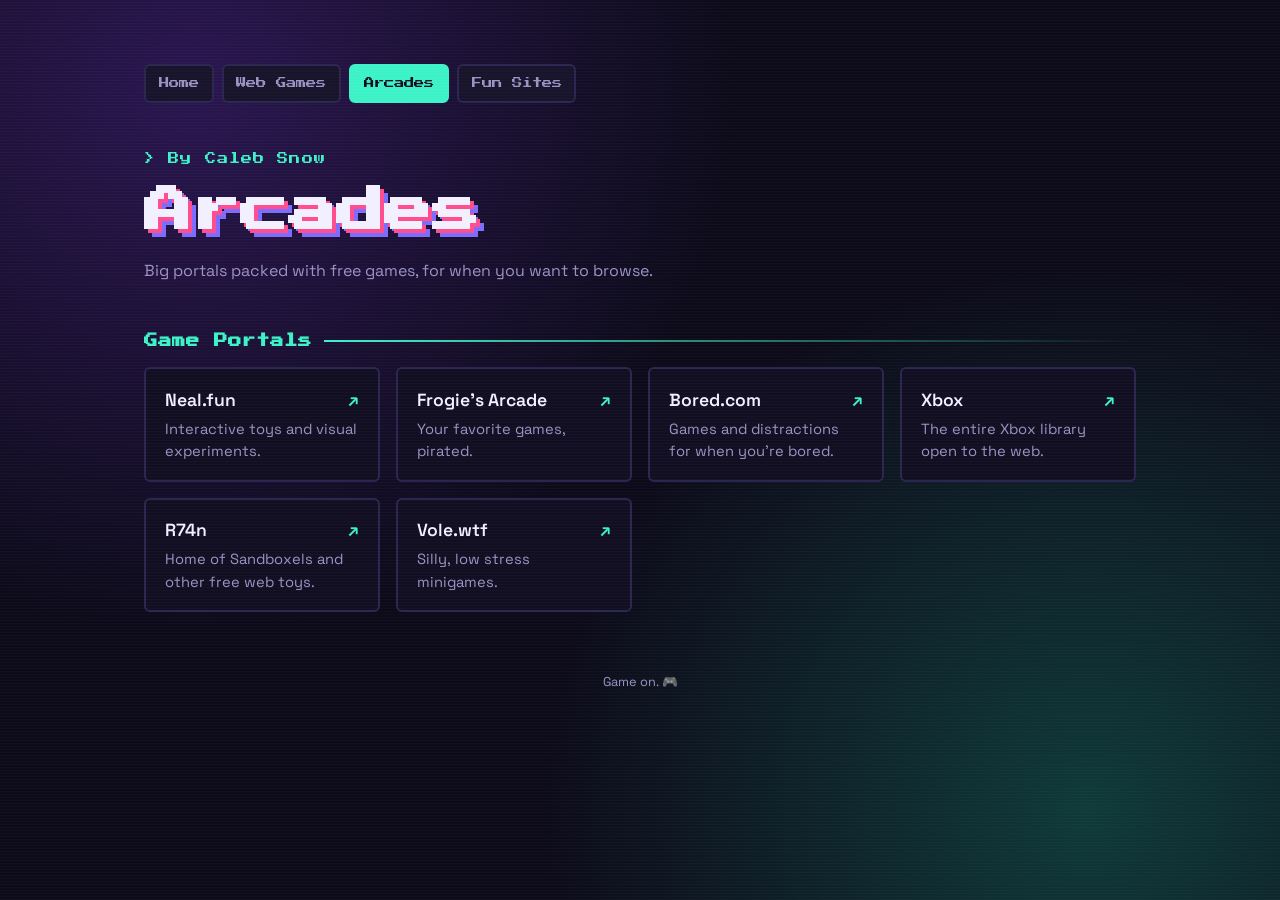
==== arcades.html @ bb9bbfc2 "Refactor Bored.com link for better formatting" ====
<!doctype html>
<html lang="en">
<head>
  <meta charset="utf-8">
  <meta name="viewport" content="width=device-width, initial-scale=1">
  <title>Arcades · Caleb's Catalog</title>
  <meta name="description" content="Big portals packed with free browser games.">
  <link rel="icon" href="data:image/svg+xml,<svg xmlns='http://www.w3.org/2000/svg' viewBox='0 0 100 100'><text y='.9em' font-size='90'>🎮</text></svg>">
  <link rel="preconnect" href="https://fonts.googleapis.com">
  <link rel="preconnect" href="https://fonts.gstatic.com" crossorigin>
  <link href="https://fonts.googleapis.com/css2?family=Press+Start+2P&family=Space+Grotesk:wght@400;600&display=swap" rel="stylesheet">
  <link rel="stylesheet" href="./styles.css">
</head>
<body>
  <main>
    <nav aria-label="Pages">
      <a href="./index.html">Home</a>
      <a href="./web-games">Web Games</a>
      <a href="./arcades" aria-current="page">Arcades</a>
      <a href="./fun-sites">Fun Sites</a>
    </nav>

    <header>
      <div class="eyebrow">&gt; By Caleb Snow</div>
      <h1>Arcades</h1>
      <p>Big portals packed with free games, for when you want to browse.</p>
    </header>

    <!-- To edit: add, remove, or change any <li> below. -->

    <section class="arcade">
      <h2>Game Portals</h2>
      <ul>
        <li><a class="card" href="https://neal.fun" target="_blank" rel="noopener"><div class="name">Neal.fun</div><div class="desc">Interactive toys and visual experiments.</div></a></li>
        <li><a class="card" href="https://frogiesarcade.com" target="_blank" rel="noopener"><div class="name">Frogie's Arcade</div><div class="desc">Your favorite games, pirated.</div></a></li>
       <li><a class="card"href="https://www.bored.com"target="_blank"rel="noopener"style="--card-image: url('YOUR_IMAGE_URL')"><div class="name">Bored.com</div><div class="desc">Games and distractions for when you're bored.</div></a></li>
        <li><a class="card" href="https://www.xbox.com/en-us/play" target="_blank" rel="noopener"><div class="name">Xbox</div><div class="desc">The entire Xbox library open to the web.</div></a></li>
        <li><a class="card" href="https://r74n.com" target="_blank" rel="noopener"><div class="name">R74n</div><div class="desc">Home of Sandboxels and other free web toys.</div></a></li>
        <li><a class="card" href="https://vole.wtf/" target="_blank" rel="noopener"><div class="name">Vole.wtf</div><div class="desc">Silly, low stress minigames.</div></a></li>
      </ul>
    </section>

    <footer>Game on. 🎮</footer>
  </main>
</body>
</html>
---- styles.css ----
:root {
  --bg: #0d0b1a;
  --panel: #17142b;
  --ink: #f2efff;
  --muted: #9a93c4;
  --c1: #ff4d8d;
  --c2: #3ef2c8;
  --c3: #ffd23f;
  --c4: #7b6cff;
}
* { box-sizing: border-box; }
body {
  margin: 0;
  min-height: 100vh;
  background:
    radial-gradient(circle at 15% 10%, #2a1650 0, transparent 40%),
    radial-gradient(circle at 85% 90%, #0f3a3a 0, transparent 40%),
    var(--bg);
  color: var(--ink);
  font-family: "Space Grotesk", system-ui, sans-serif;
  line-height: 1.5;
}
body::before {
  content: "";
  position: fixed; inset: 0;
  background: repeating-linear-gradient(0deg, rgba(255,255,255,.025) 0 1px, transparent 1px 3px);
  pointer-events: none;
}
main { max-width: 1040px; margin: 0 auto; padding: 4rem 1.5rem 3rem; }
header { margin-bottom: 3rem; }
.eyebrow { color: var(--c2); font-family: "Press Start 2P", monospace; font-size: .7rem; letter-spacing: .1em; }
h1 {
  font-family: "Press Start 2P", monospace;
  font-size: clamp(1.6rem, 5vw, 3rem);
  line-height: 1.3;
  margin: .8rem 0 1rem;
  text-shadow: 4px 4px 0 var(--c1), 8px 8px 0 var(--c4);
}
header p { color: var(--muted); max-width: 52ch; margin: 0; }
section { margin-bottom: 2.75rem; }
h2 {
  font-family: "Press Start 2P", monospace;
  font-size: .85rem;
  color: var(--accent);
  margin: 0 0 1rem;
  display: flex; align-items: center; gap: .75rem;
}
h2::after { content: ""; flex: 1; height: 2px; background: linear-gradient(90deg, var(--accent), transparent); }
ul {
  list-style: none; padding: 0; margin: 0;
  display: grid; gap: 1rem;
  grid-template-columns: repeat(auto-fill, minmax(230px, 1fr));
}
a.card {
  display: block; height: 100%;
  padding: 1.1rem 1.2rem;
  background: var(--panel);
  border: 2px solid #2b2650;
  border-radius: 6px;
  color: inherit; text-decoration: none;
  transition: transform .15s ease, border-color .15s ease, box-shadow .15s ease;
}
a.card:hover, a.card:focus-visible {
  transform: translate(-3px, -3px);
  border-color: var(--accent);
  box-shadow: 6px 6px 0 var(--accent);
  outline: none;
}
.name { font-weight: 600; font-size: 1.1rem; display: flex; justify-content: space-between; gap: .5rem; }
.name::after { content: "↗"; color: var(--accent); }
.desc { color: var(--muted); font-size: .92rem; margin-top: .3rem; }
.play  { --accent: var(--c1); }
.shop  { --accent: var(--c2); }
.news  { --accent: var(--c3); }
.tools { --accent: var(--c4); }
.arcade { --accent: var(--c2); }
.fun   { --accent: var(--c3); }
nav { display: flex; flex-wrap: wrap; gap: .5rem; margin-bottom: 3rem; }
nav a {
  font-family: "Press Start 2P", monospace; font-size: .65rem;
  color: var(--muted); text-decoration: none;
  padding: .6rem .8rem; border: 2px solid #2b2650; border-radius: 6px; background: var(--panel);
  transition: color .15s ease, border-color .15s ease;
}
nav a:hover, nav a:focus-visible { color: var(--ink); border-color: var(--c2); outline: none; }
nav a[aria-current="page"] { color: var(--bg); background: var(--c2); border-color: var(--c2); }
.name.internal::after { content: "→"; }
footer { color: var(--muted); font-size: .8rem; text-align: center; padding-top: 1rem; }
@media (prefers-reduced-motion: reduce) { a.card { transition: none; } }

a.card {
    background-image:
        linear-gradient(
            rgba(13, 11, 26, 0.60),
            rgba(13, 11, 26, 0.60)
        ),
        var(--card-image, none);

    background-size: cover;
    background-position: center;
    background-repeat: no-repeat;
}
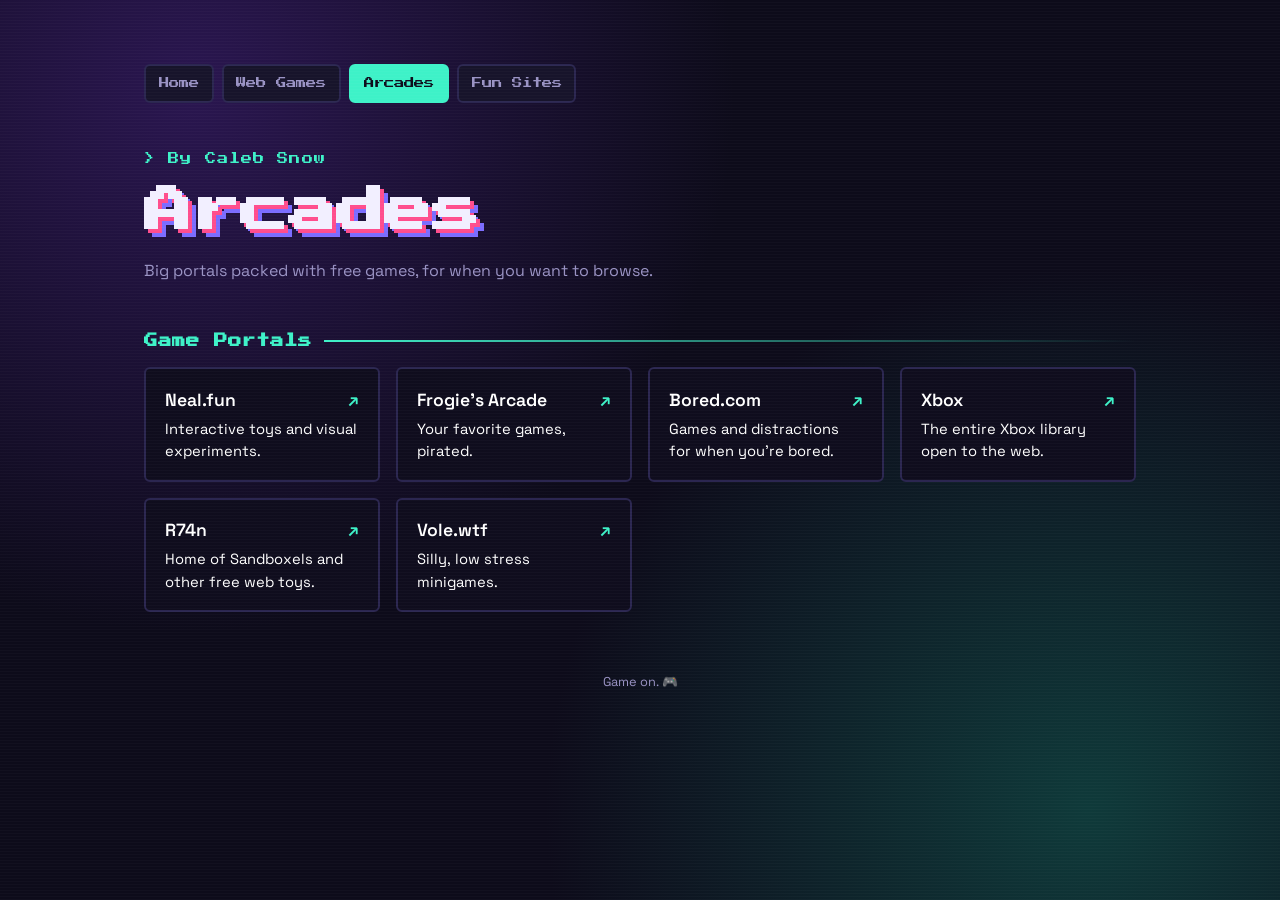
==== commit 9afcf5c7: "Add image style to Frogie's Arcade link" ====
--- a/arcades.html
+++ b/arcades.html
@@ -32,8 +32,8 @@
       <h2>Game Portals</h2>
       <ul>
         <li><a class="card" href="https://neal.fun" target="_blank" rel="noopener"><div class="name">Neal.fun</div><div class="desc">Interactive toys and visual experiments.</div></a></li>
-        <li><a class="card" href="https://frogiesarcade.com" target="_blank" rel="noopener"><div class="name">Frogie's Arcade</div><div class="desc">Your favorite games, pirated.</div></a></li>
-       <li><a class="card"href="https://www.bored.com"target="_blank"rel="noopener"style="--card-image: url('YOUR_IMAGE_URL')"><div class="name">Bored.com</div><div class="desc">Games and distractions for when you're bored.</div></a></li>
+        <li><a class="card" href="https://frogiesarcade.com" target="_blank" rel="noopener" style="--card-image: url('https://xboxwire.thesourcemediaassets.com/sites/2/2026/05/Bootup_Wire-9c068aa206c9a72d2b1f.png')"><div class="name">Frogie's Arcade</div><div class="desc">Your favorite games, pirated.</div></a></li>
+       <li><a class="card"href="https://www.bored.com"target="_blank"rel="noopener" style="--card-image: url('https://i.extremetech.com/imagery/content-types/062OJBVaaW3YRW5BBnLISxj/hero-image.fit_lim.v1779235660.png')"><div class="name">Bored.com</div><div class="desc">Games and distractions for when you're bored.</div></a></li>
         <li><a class="card" href="https://www.xbox.com/en-us/play" target="_blank" rel="noopener"><div class="name">Xbox</div><div class="desc">The entire Xbox library open to the web.</div></a></li>
         <li><a class="card" href="https://r74n.com" target="_blank" rel="noopener"><div class="name">R74n</div><div class="desc">Home of Sandboxels and other free web toys.</div></a></li>
         <li><a class="card" href="https://vole.wtf/" target="_blank" rel="noopener"><div class="name">Vole.wtf</div><div class="desc">Silly, low stress minigames.</div></a></li>
--- a/styles.css
+++ b/styles.css
@@ -91,8 +91,8 @@
 a.card {
     background-image:
         linear-gradient(
-            rgba(13, 11, 26, 0.60),
-            rgba(13, 11, 26, 0.60)
+            rgba(13, 11, 26, 0.80),
+            rgba(13, 11, 26, 0.80)
         ),
         var(--card-image, none);
 
@@ -100,3 +100,9 @@
     background-position: center;
     background-repeat: no-repeat;
 }
+
+a.card,
+a.card .name,
+a.card .desc {
+    color: #ffffff;
+}
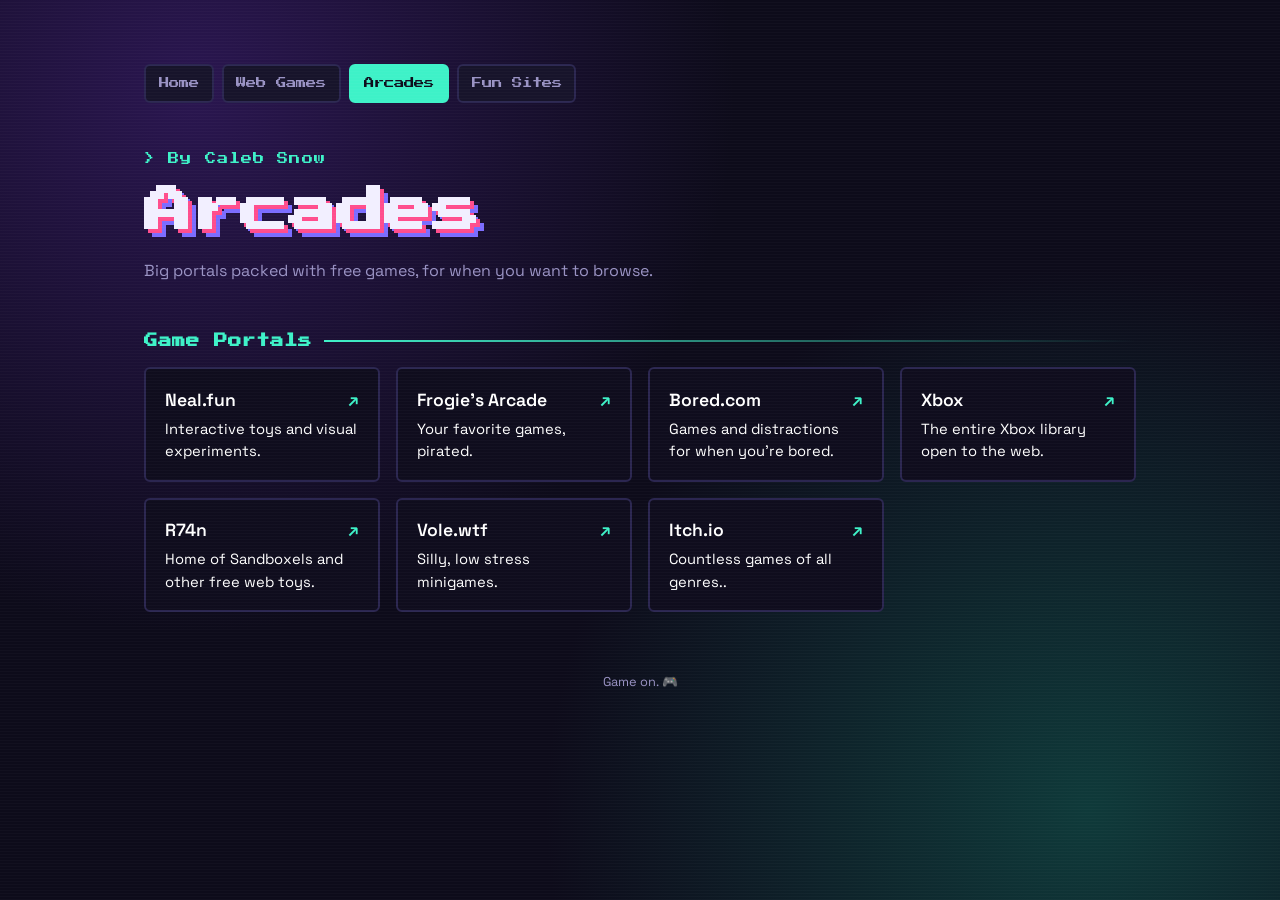
==== commit 000e328a: "Add Itch.io link to arcade list" ====
--- a/arcades.html
+++ b/arcades.html
@@ -31,12 +31,13 @@
     <section class="arcade">
       <h2>Game Portals</h2>
       <ul>
-        <li><a class="card" href="https://neal.fun" target="_blank" rel="noopener"><div class="name">Neal.fun</div><div class="desc">Interactive toys and visual experiments.</div></a></li>
-        <li><a class="card" href="https://frogiesarcade.com" target="_blank" rel="noopener" style="--card-image: url('https://xboxwire.thesourcemediaassets.com/sites/2/2026/05/Bootup_Wire-9c068aa206c9a72d2b1f.png')"><div class="name">Frogie's Arcade</div><div class="desc">Your favorite games, pirated.</div></a></li>
+        <li><a class="card" href="https://neal.fun" target="_blank" rel="noopener" style="--card-image: url('https://cdn.buymeacoffee.com/uploads/profile_pictures/2025/10/IG9EK8jZj0v2CEW4.png@300w_0e.webp')"><div class="name">Neal.fun</div><div class="desc">Interactive toys and visual experiments.</div></a></li>
+        <li><a class="card" href="https://frogiesarcade.com" target="_blank" rel="noopener" style="--card-image: url('https://avatars.githubusercontent.com/u/115168315?v=4')"><div class="name">Frogie's Arcade</div><div class="desc">Your favorite games, pirated.</div></a></li>
        <li><a class="card"href="https://www.bored.com"target="_blank"rel="noopener" style="--card-image: url('https://i.extremetech.com/imagery/content-types/062OJBVaaW3YRW5BBnLISxj/hero-image.fit_lim.v1779235660.png')"><div class="name">Bored.com</div><div class="desc">Games and distractions for when you're bored.</div></a></li>
-        <li><a class="card" href="https://www.xbox.com/en-us/play" target="_blank" rel="noopener"><div class="name">Xbox</div><div class="desc">The entire Xbox library open to the web.</div></a></li>
-        <li><a class="card" href="https://r74n.com" target="_blank" rel="noopener"><div class="name">R74n</div><div class="desc">Home of Sandboxels and other free web toys.</div></a></li>
-        <li><a class="card" href="https://vole.wtf/" target="_blank" rel="noopener"><div class="name">Vole.wtf</div><div class="desc">Silly, low stress minigames.</div></a></li>
+        <li><a class="card" href="https://www.xbox.com/en-us/play" target="_blank" rel="noopener" style="--card-image: url('https://xboxwire.thesourcemediaassets.com/sites/2/2026/05/Bootup_Wire-9c068aa206c9a72d2b1f.png')"><div class="name">Xbox</div><div class="desc">The entire Xbox library open to the web.</div></a></li>
+        <li><a class="card" href="https://r74n.com" target="_blank" rel="noopener" style="--card-image: url('https://r74n.com/icons/avatar.png')"><div class="name">R74n</div><div class="desc">Home of Sandboxels and other free web toys.</div></a></li>
+        <li><a class="card" href="https://vole.wtf/" target="_blank" rel="noopener" style="--card-image: url('https://vole.wtf/_home/notes/kilobytes-gambit.png')"><div class="name">Vole.wtf</div><div class="desc">Silly, low stress minigames.</div></a></li>
+        <li><a class="card" href="https://itch.io/" target="_blank" rel="noopener" style="--card-image: url('https://eu-images.contentstack.com/v3/assets/blt740a130ae3c5d529/bltc7db0f8582e86fa5/6706ab25b7bf3cbad638d354/itchio_7rf5.jpg?width=1280&auto=webp&quality=80&disable=upscale')"><div class="name">Itch.io</div><div class="desc">Countless games of all genres..</div></a></li>
       </ul>
     </section>
 
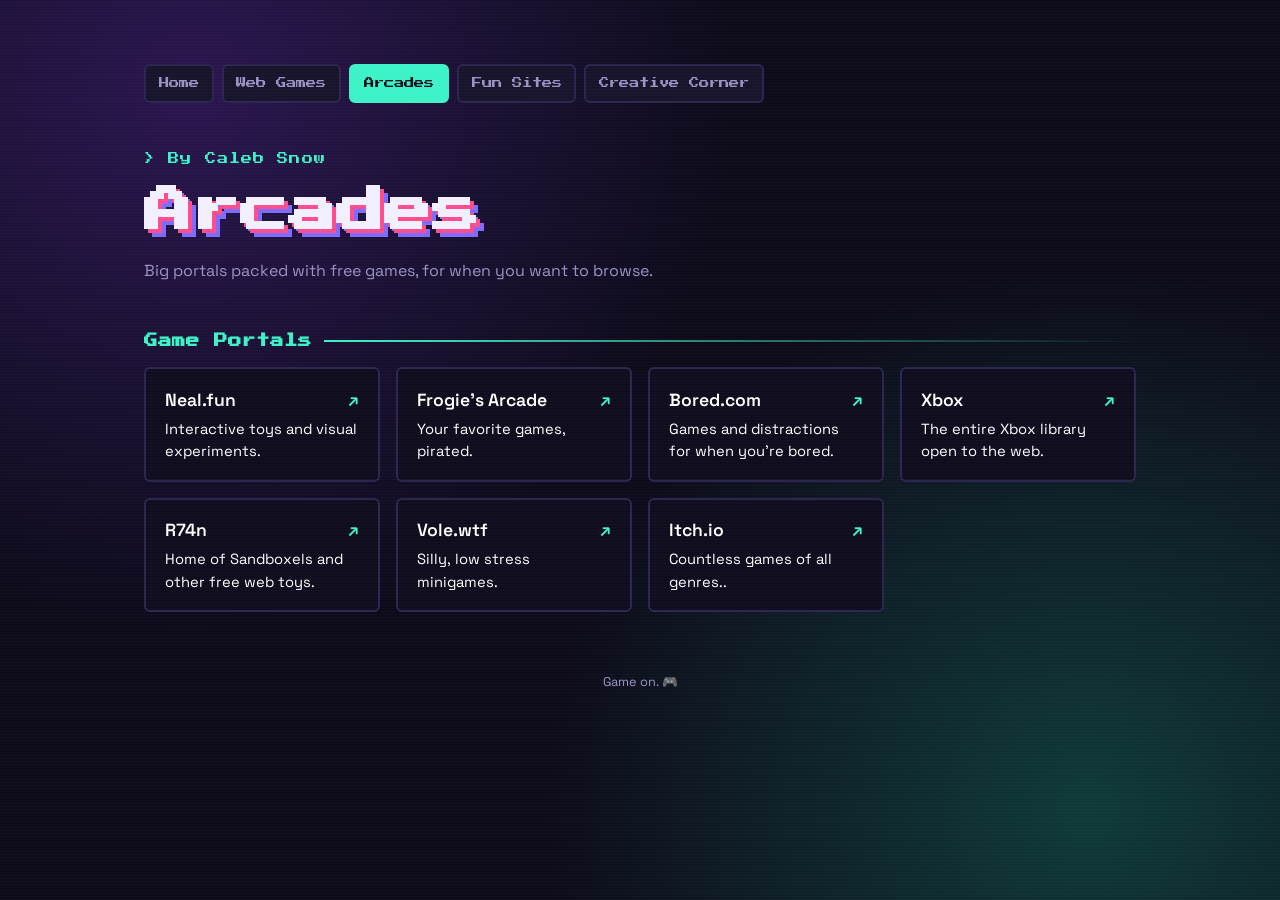
==== commit 98a6ecb6: "Add link to Creative Corner in navigation" ====
--- a/arcades.html
+++ b/arcades.html
@@ -18,6 +18,7 @@
       <a href="./web-games">Web Games</a>
       <a href="./arcades" aria-current="page">Arcades</a>
       <a href="./fun-sites">Fun Sites</a>
+      <a href="./creative-corner">Creative Corner</a>
     </nav>
 
     <header>
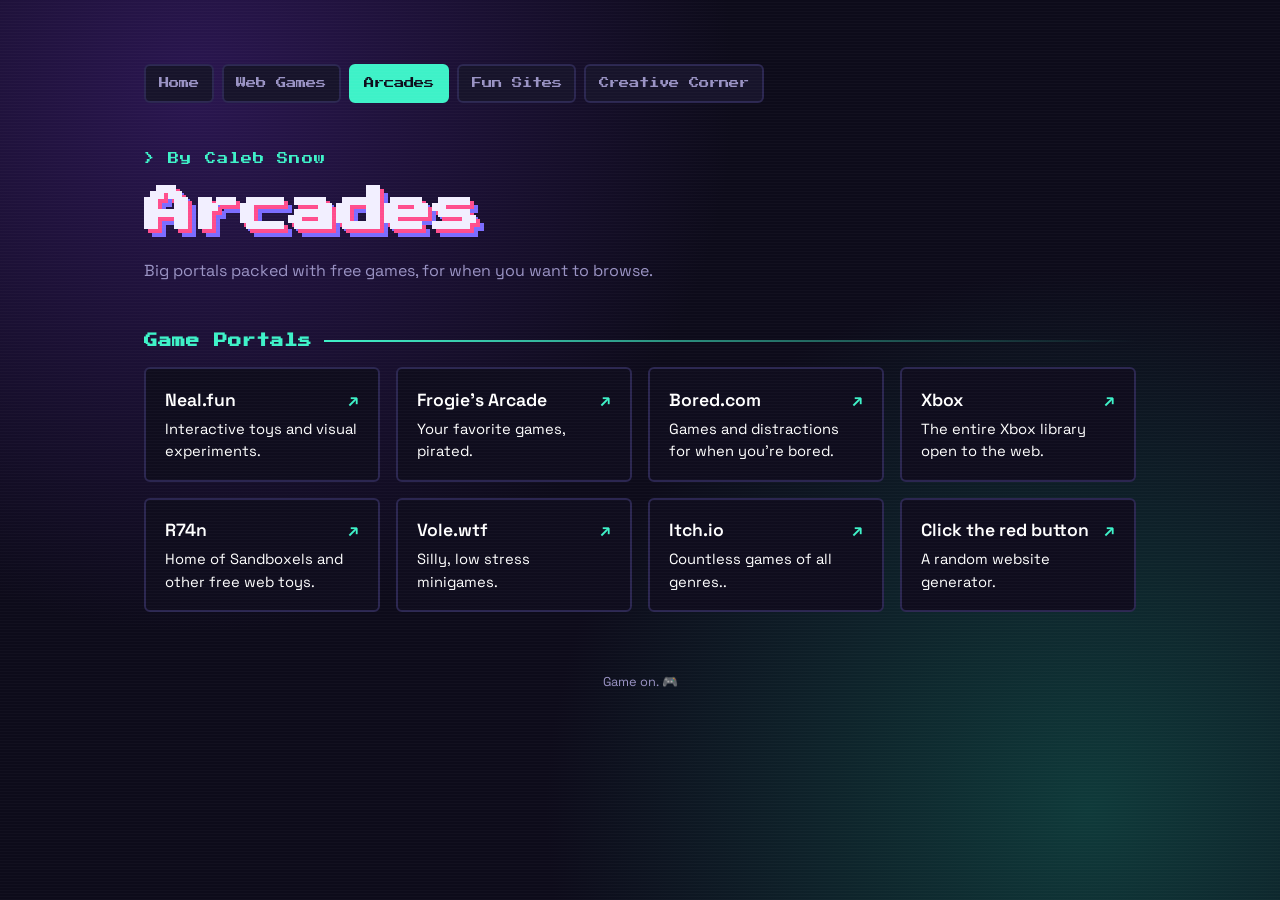
==== commit dc83f529: "Add new arcade link for 'Click the red button'" ====
--- a/arcades.html
+++ b/arcades.html
@@ -39,6 +39,7 @@
         <li><a class="card" href="https://r74n.com" target="_blank" rel="noopener" style="--card-image: url('https://r74n.com/icons/avatar.png')"><div class="name">R74n</div><div class="desc">Home of Sandboxels and other free web toys.</div></a></li>
         <li><a class="card" href="https://vole.wtf/" target="_blank" rel="noopener" style="--card-image: url('https://vole.wtf/_home/notes/kilobytes-gambit.png')"><div class="name">Vole.wtf</div><div class="desc">Silly, low stress minigames.</div></a></li>
         <li><a class="card" href="https://itch.io/" target="_blank" rel="noopener" style="--card-image: url('https://eu-images.contentstack.com/v3/assets/blt740a130ae3c5d529/bltc7db0f8582e86fa5/6706ab25b7bf3cbad638d354/itchio_7rf5.jpg?width=1280&auto=webp&quality=80&disable=upscale')"><div class="name">Itch.io</div><div class="desc">Countless games of all genres..</div></a></li>
+           <li><a class="card" href="https://clicktheredbutton.com/" target="_blank" rel="noopener" style="--card-image: url('https://t3.ftcdn.net/jpg/01/17/32/96/360_F_117329697_fgvFnwdqzkbdqL2ZixDbzi6Epzi659Oa.jpg')"><div class="name">Click the red button</div><div class="desc">A random website generator.</div></a></li>  
       </ul>
     </section>
 
--- a/styles.css
+++ b/styles.css
@@ -106,3 +106,33 @@
 a.card .desc {
     color: #ffffff;
 }
+.random-picker {
+    margin: 2rem 0 3rem;
+}
+
+#random-site-button {
+    font-family: inherit;
+    font-size: 1rem;
+    font-weight: 600;
+    padding: .9rem 1.3rem;
+    color: var(--bg);
+    background: var(--c2);
+    border: 2px solid var(--c2);
+    border-radius: 6px;
+    cursor: pointer;
+    transition: .2s ease;
+}
+
+#random-site-button:hover {
+    background: var(--panel);
+    color: white;
+    transform: translateY(-2px);
+}
+
+#random-site-status {
+    color: var(--muted);
+    font-size: .85rem;
+}
+.creative-corner {
+    --accent: var(--c4);
+}
